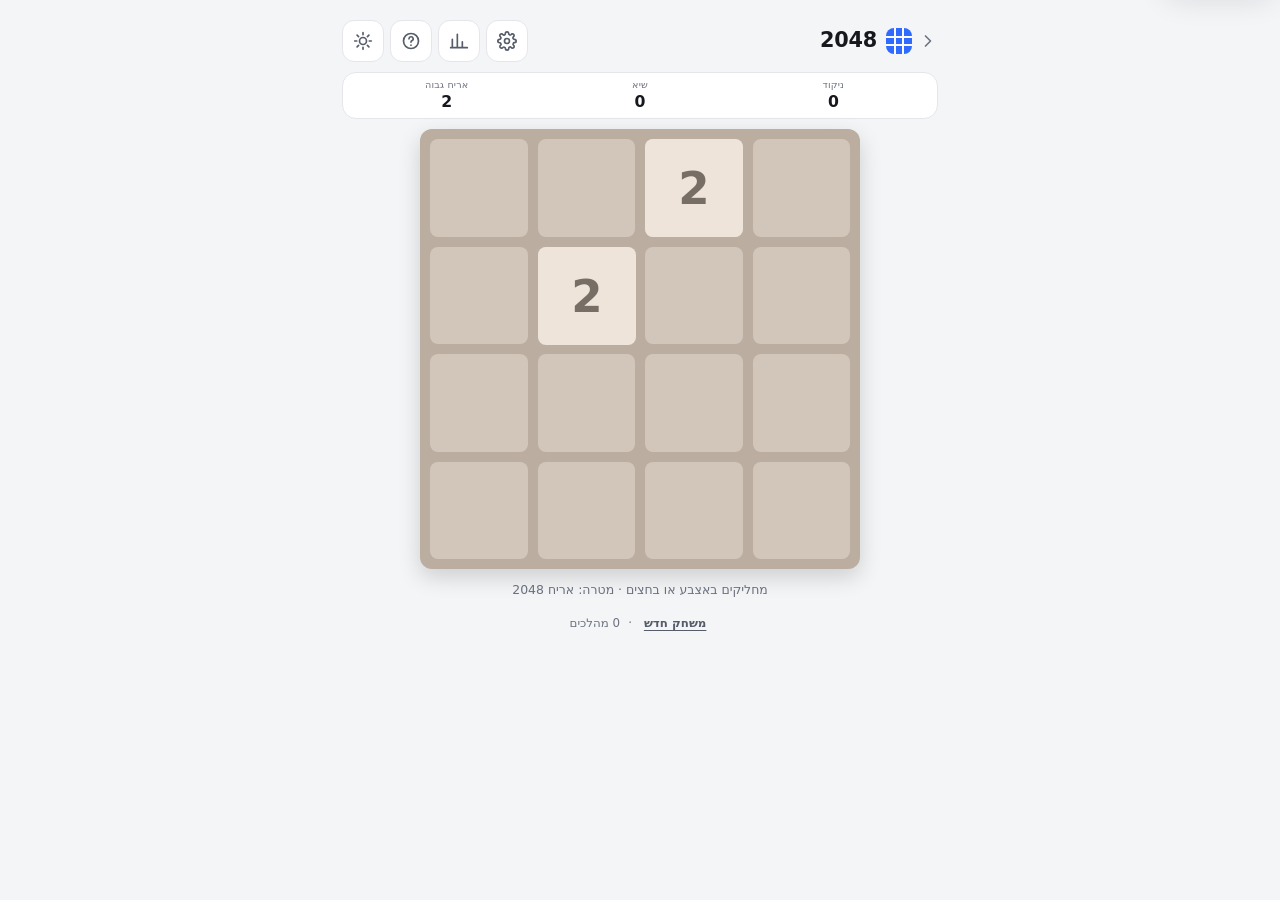
==== 2048.html @ 284d4e2c "Add 2048 משחק חמישי, באותו דפוס כמו השאר: מנוע טהור ללא DOM, שכבת ממשק נפרדת, בדיקות ב-Node, ועמוד ע" ====
<!DOCTYPE html>
<html lang="he" dir="rtl">
<head>
  <meta charset="UTF-8">
  <meta name="viewport" content="width=device-width, initial-scale=1.0, maximum-scale=1.0, user-scalable=no, viewport-fit=cover">
  <meta name="theme-color" content="#f4f5f7" media="(prefers-color-scheme: light)">
  <meta name="theme-color" content="#101216" media="(prefers-color-scheme: dark)">
  <meta name="description" content="2048 בדפדפן — מחליקים אריחים, ממזגים זוגות ומגיעים ל-2048. מקלדת והחלקה, מותאם לטלפון.">
  <meta name="mobile-web-app-capable" content="yes">
  <meta name="apple-mobile-web-app-capable" content="yes">
  <meta name="apple-mobile-web-app-status-bar-style" content="default">
  <meta name="apple-mobile-web-app-title" content="2048">
  <title>2048 · מרכז המשחקים</title>
  <link rel="icon" href="icon.svg?v=eb3fe95c" type="image/svg+xml">
  <link rel="apple-touch-icon" sizes="180x180" href="icons/apple-touch-icon.png?v=33891005">
  <link rel="manifest" href="manifest.webmanifest?v=8c006993">
  <link rel="stylesheet" href="css/theme.css?v=e8da7068">
  <link rel="stylesheet" href="css/2048.css?v=291dd2ed">
</head>
<body>

<a class="skip-link" href="#main">דילוג לתוכן</a>
<p class="sr-only" id="live" role="status" aria-live="polite" aria-atomic="true"></p>

<div class="app">

  <header class="topbar">
    <a class="logo" href="index.html" title="חזרה למרכז המשחקים">
      <svg class="logo-back" viewBox="0 0 24 24" aria-hidden="true"><path d="M9 6l6 6-6 6"/></svg>
      <span class="logo-mark" aria-hidden="true"></span>
      <span class="logo-text">2048</span>
    </a>
    <div class="topbar-actions">
      <button type="button" class="icon-btn" id="btnSettings" aria-label="הגדרות" title="הגדרות">
        <svg viewBox="0 0 24 24" aria-hidden="true"><circle cx="12" cy="12" r="3"/><path d="M19.4 15a1.6 1.6 0 0 0 .3 1.8l.1.1a2 2 0 1 1-2.8 2.8l-.1-.1a1.6 1.6 0 0 0-1.8-.3 1.6 1.6 0 0 0-1 1.5V21a2 2 0 1 1-4 0v-.1A1.6 1.6 0 0 0 9 19.4a1.6 1.6 0 0 0-1.8.3l-.1.1a2 2 0 1 1-2.8-2.8l.1-.1a1.6 1.6 0 0 0 .3-1.8 1.6 1.6 0 0 0-1.5-1H3a2 2 0 1 1 0-4h.1A1.6 1.6 0 0 0 4.6 9a1.6 1.6 0 0 0-.3-1.8l-.1-.1a2 2 0 1 1 2.8-2.8l.1.1a1.6 1.6 0 0 0 1.8.3H9a1.6 1.6 0 0 0 1-1.5V3a2 2 0 1 1 4 0v.1a1.6 1.6 0 0 0 1 1.5 1.6 1.6 0 0 0 1.8-.3l.1-.1a2 2 0 1 1 2.8 2.8l-.1.1a1.6 1.6 0 0 0-.3 1.8V9a1.6 1.6 0 0 0 1.5 1H21a2 2 0 1 1 0 4h-.1a1.6 1.6 0 0 0-1.5 1z"/></svg>
      </button>
      <button type="button" class="icon-btn" id="btnStats" aria-label="סטטיסטיקות" title="סטטיסטיקות">
        <svg viewBox="0 0 24 24" aria-hidden="true"><path d="M4 20V10M10 20V4M16 20v-7M22 20H2"/></svg>
      </button>
      <button type="button" class="icon-btn" id="btnHelp" aria-label="איך משחקים" title="איך משחקים">
        <svg viewBox="0 0 24 24" aria-hidden="true"><circle cx="12" cy="12" r="9"/><path d="M9.6 9.4a2.5 2.5 0 1 1 3.3 2.4c-.6.2-.9.8-.9 1.4v.3M12 17v.01"/></svg>
      </button>
      <button type="button" class="icon-btn" id="btnTheme" aria-label="החלפת ערכת נושא" title="ערכת נושא">
        <svg class="icon-sun" viewBox="0 0 24 24" aria-hidden="true"><circle cx="12" cy="12" r="4.2"/><path d="M12 2v2.5M12 19.5V22M2 12h2.5M19.5 12H22M4.9 4.9l1.8 1.8M17.3 17.3l1.8 1.8M19.1 4.9l-1.8 1.8M6.7 17.3l-1.8 1.8"/></svg>
        <svg class="icon-moon" viewBox="0 0 24 24" aria-hidden="true"><path d="M20 14.5A8.5 8.5 0 1 1 9.5 4a6.8 6.8 0 0 0 10.5 10.5z"/></svg>
      </button>
    </div>
  </header>

  <div class="statusbar">
    <div class="stat">
      <span class="stat-label">ניקוד</span>
      <span class="stat-value" id="statScore">0</span>
    </div>
    <div class="stat">
      <span class="stat-label">שיא</span>
      <span class="stat-value" id="statBest">0</span>
    </div>
    <div class="stat">
      <span class="stat-label">אריח גבוה</span>
      <span class="stat-value" id="statTop">0</span>
    </div>
  </div>

  <main class="g2-stage" id="main" tabindex="-1">
    <!--
      הלוח מוגדר LTR בכוונה: הדף כולו RTL, אבל ההחלקה חייבת ללכת
      שמאל=עמודה 0 כמו בלוגיקת המנוע, והאריחים ממוקמים לפי תאי הרקע.
    -->
    <div class="board" id="board" dir="ltr" role="grid" aria-label="לוח המשחק"></div>
    <p class="g2-hint">מחליקים באצבע או בחצים · מטרה: אריח 2048</p>
  </main>

  <footer class="footer">
    <button type="button" class="link-btn" id="btnNew">משחק חדש</button>
    <span class="footer-sep">·</span>
    <span id="footerInfo">—</span>
  </footer>
</div>

<!-- ==================== סוף משחק ==================== -->
<div class="modal" id="overModal" hidden>
  <div class="modal-card" role="dialog" aria-modal="true" aria-labelledby="overTitle">
    <div class="confetti" id="confetti" aria-hidden="true"></div>
    <h2 class="modal-title" id="overTitle">נגמרו המהלכים</h2>
    <p class="modal-sub" id="overSub"></p>
    <div class="win-stats" id="overStats"></div>
    <div class="modal-actions">
      <button type="button" class="btn btn-ghost" data-close-modal>סגור</button>
      <button type="button" class="btn btn-primary" id="btnOverNew">משחק חדש</button>
    </div>
  </div>
</div>

<!-- ==================== ניצחון (הגעה ל-2048) ==================== -->
<div class="modal" id="winModal" hidden>
  <div class="modal-card" role="dialog" aria-modal="true" aria-labelledby="winTitle">
    <h2 class="modal-title" id="winTitle">הגעת ל-2048!</h2>
    <p class="modal-sub">אפשר לעצור כאן — או להמשיך ולנסות להגדיל עוד.</p>
    <div class="win-stats" id="winStats"></div>
    <div class="modal-actions">
      <button type="button" class="btn btn-ghost" id="btnWinNew">משחק חדש</button>
      <button type="button" class="btn btn-primary" id="btnWinContinue">ממשיכים</button>
    </div>
  </div>
</div>

<!-- ==================== הגדרות ==================== -->
<div class="modal" id="settingsModal" hidden>
  <div class="modal-card" role="dialog" aria-modal="true" aria-labelledby="settingsTitle">
    <h2 class="modal-title" id="settingsTitle">הגדרות</h2>
    <div class="settings-list">
      <p class="settings-head">תצוגה ומשוב</p>
      <label class="setting">
        <span class="setting-text">
          <span class="setting-name">רטט</span>
          <span class="setting-desc" id="hapticsNote">משוב מישושי על מהלך, מיזוג וסיום</span>
        </span>
        <input type="checkbox" class="switch" id="optHaptics" data-pref="haptics">
      </label>
    </div>
    <div class="modal-actions">
      <button type="button" class="btn btn-primary" data-close-modal>סגור</button>
    </div>
  </div>
</div>

<!-- ==================== סטטיסטיקות ==================== -->
<div class="modal" id="statsModal" hidden>
  <div class="modal-card" role="dialog" aria-modal="true" aria-labelledby="statsTitle">
    <h2 class="modal-title" id="statsTitle">סטטיסטיקות</h2>
    <div class="stats-table" id="statsTable"></div>
    <div class="modal-actions">
      <button type="button" class="btn btn-ghost" id="btnClearStats">איפוס נתונים</button>
      <button type="button" class="btn btn-primary" data-close-modal>סגור</button>
    </div>
  </div>
</div>

<!-- ==================== איך משחקים ==================== -->
<div class="modal" id="helpModal" hidden>
  <div class="modal-card modal-wide" role="dialog" aria-modal="true" aria-labelledby="helpTitle">
    <h2 class="modal-title" id="helpTitle">איך משחקים</h2>
    <div class="help-body">
      <p><b>המטרה</b> — למזג אריחים עד שמגיעים לאריח <b>2048</b>.</p>
      <p><b>מהלך</b> — כל החלקה מזיזה את <b>כל</b> האריחים לאותו כיוון, עד הקצה.</p>
      <p><b>מיזוג</b> — שני אריחים שווים שנפגשים מתאחדים לאריח כפול, והערך שלו
        מתווסף לניקוד.</p>
      <p><b>אריח חדש</b> — אחרי כל מהלך מופיע אריח 2 (לפעמים 4) בתא ריק אקראי.</p>
      <p><b>שימו לב:</b> כל אריח מתמזג פעם אחת בלבד בכל מהלך.</p>
      <p><b>המשחק נגמר</b> כשהלוח מלא ואין אף זוג שכן שאפשר למזג.</p>
      <p><b>שליטה:</b></p>
      <ul>
        <li>טלפון — <b>החלקה</b> באצבע לכל כיוון</li>
        <li>מקלדת — <b>חצים</b> או <b>W A S D</b></li>
      </ul>
    </div>
    <div class="modal-actions">
      <button type="button" class="btn btn-primary" data-close-modal>הבנתי</button>
    </div>
  </div>
</div>

<!-- ==================== אישור ==================== -->
<div class="modal" id="confirmModal" hidden>
  <div class="modal-card" role="dialog" aria-modal="true" aria-labelledby="confirmText">
    <h2 class="modal-title" id="confirmTitle">רגע</h2>
    <p class="modal-sub" id="confirmText"></p>
    <div class="modal-actions">
      <button type="button" class="btn btn-ghost" data-close-modal>ביטול</button>
      <button type="button" class="btn btn-primary" id="btnConfirmOk">אישור</button>
    </div>
  </div>
</div>

<div class="toast" id="toast" role="status" hidden></div>

<script src="js/announce.js?v=b637ed5a"></script>
<script src="js/sw-register.js?v=89122463"></script>
<script src="js/modal.js?v=66375e94"></script>
<script src="js/haptics.js?v=88d431f4"></script>
<script src="js/2048/engine.js?v=941fe738"></script>
<script src="js/2048/ui.js?v=8759ba08"></script>
</body>
</html>
---- css/theme.css ----
/* =============================================================================
 * theme.css — בסיס משותף לכל המשחקים באתר
 * -----------------------------------------------------------------------------
 * כאן יושב כל מה שאינו שייך למשחק מסוים: משתני ערכות הנושא, איפוס, מיכל
 * העמוד, הסרגל העליון, כפתורים, מודלים, טוסט, מתגי הגדרות ונגישות.
 *
 * כל דף טוען קודם את theme.css ואחריו את גיליון המשחק שלו, כך שלכללי
 * המשחק תמיד יש עדיפות על הבסיס.
 * =========================================================================== */

/* ------------------------------- ערכות נושא ------------------------------ */

:root {
  --bg: #f4f5f7;
  /* שטוח בכוונה. ההדרגה הכחלחלה צבעה את כל הדף בגוון אחד, והלוחות
     עצמם — הרשת, הלבד, האבנים — נאבקו בו על תשומת הלב */
  --bg-grad: none;
  --surface: #ffffff;
  --surface-2: #f0f1f4;
  --surface-3: #e7e9ee;
  --text: #16181d;
  --text-2: #565c69;
  --muted: #6d7280;
  --line: #e4e6eb;
  --line-strong: #b7bcc7;
  /* צבעי רשת הלוח — נפרדים מקווי הממשק, בשלוש דרגות היררכיה:
     קו דק בין תאים < קו מפריד בין תיבות < מסגרת חיצונית */
  --grid-line: #c8ccd6;
  --grid-box: #4d545f;
  --grid-edge: #4d545f;
  --accent: #2f6bff;
  --accent-text: #ffffff;
  --accent-soft: #e4ecff;
  --accent-soft-2: #f1f5ff;
  /* רקע התא הנבחר — גוון, לא מילוי מלא. מילוי רווי הפך את התא לבלוק
     אחיד שבו הספרה שהוזנה כמעט לא נראתה */
  --select-bg: #bacfff;
  --given: #16181d;
  /* כחול רווי ועמוק — הערך שהשחקן הזין צריך "לקפוץ" מול הנתונים הניטרליים */
  --entered: #2246e8;
  --hint: #d9861f;
  --hint-soft: #fdf0dc;
  --error: #e14b52;
  --error-soft: #fde4e5;
  --success: #23996b;
  --success-soft: #dff5ea;
  /*
   * כמעט בלי צל. המבנה נשען על קווים ועל רווח, ולא על הגבהה — כך
   * שהדבר היחיד שבולט על המסך הוא תוכן המשחק עצמו
   */
  --shadow-sm: none;
  --shadow-md: 0 1px 2px rgba(22, 24, 29, .06);
  --shadow-lg: 0 12px 32px rgba(22, 24, 29, .14);
  --radius: 12px;
  --radius-sm: 8px;
  --ease: cubic-bezier(.2, .8, .3, 1);
}

:root[data-theme="dark"] {
  --bg: #101216;
  --bg-grad: none;
  --surface: #191c22;
  --surface-2: #20242c;
  --surface-3: #282d37;
  --text: #e9eaee;
  --text-2: #a0a6b2;
  --muted: #7b818e;
  --line: #272b34;
  --line-strong: #555b68;
  /* במצב כהה הניגודיות היא הבעיה: הקווים מוארים משמעותית מרקע התאים,
     וקווי התיבות בהירים בהרבה מהקווים הדקים כדי שהמבנה יזדקר */
  --grid-line: #454b5a;
  --grid-box: #a2a9b8;
  --grid-edge: #a2a9b8;
  --accent: #5b87ff;
  --accent-text: #101216;
  --accent-soft: #1f2739;
  --accent-soft-2: #1a1e28;
  --select-bg: #3b4a75;
  --given: #e9eaee;
  --entered: #a9c0ff;
  --hint: #e9a94e;
  --hint-soft: #3a2f1c;
  --error: #ff6b71;
  --error-soft: #3d2126;
  --success: #4ad297;
  --success-soft: #16362a;
  --shadow-sm: none;
  --shadow-md: 0 1px 2px rgba(0, 0, 0, .5);
  --shadow-lg: 0 12px 32px rgba(0, 0, 0, .55);
}

/* --------------------------------- בסיס -------------------------------- */

*, *::before, *::after { box-sizing: border-box; }

html { height: 100%; }

body {
  min-height: 100%;
  /* dvh מתעדכן כשסרגל הכתובת במובייל נכנס/יוצא — עם vh הפריסה
     "קופצת" בזמן גלילה ותחתית הדף נחתכת */
  min-height: 100dvh;
  margin: 0;
  background: var(--bg);
  background-image: var(--bg-grad);
  background-attachment: fixed;
  color: var(--text);
  font-family: "Segoe UI", "Rubik", "Assistant", system-ui, -apple-system, "Helvetica Neue", Arial, sans-serif;
  font-size: 16px;
  line-height: 1.4;
  -webkit-font-smoothing: antialiased;
  -webkit-tap-highlight-color: transparent;
  overscroll-behavior-y: none;
}

button { font: inherit; color: inherit; }

svg {
  width: 1.25em;
  height: 1.25em;
  fill: none;
  stroke: currentColor;
  stroke-width: 2;
  stroke-linecap: round;
  stroke-linejoin: round;
}

.app {
  --app-pad: 12px;
  --gap: 10px;
  max-width: 560px;
  margin: 0 auto;
  padding: max(10px, env(safe-area-inset-top)) var(--app-pad) calc(14px + env(safe-area-inset-bottom));
  display: flex;
  flex-direction: column;
  gap: var(--gap);
  min-height: 100%;
  min-height: 100dvh;
}

/*
 * מגע במובייל: מבטלים את תפריט ההקשר של לחיצה ארוכה ואת בחירת הטקסט.
 * בלי זה, לחיצה ארוכה על תא בסודוקו פותחת "העתק/שתף" באמצע המשחק.
 */
.cell, .num, .tool, .pill, .tab, .btn, .icon-btn, .link-btn {
  -webkit-touch-callout: none;
  -webkit-user-select: none;
  user-select: none;
}

/* הכללים הרספונסיביים מרוכזים בסוף הקובץ (ראה "התאמות רספונסיביות") */

/* ------------------------------ סרגל עליון ----------------------------- */

.topbar {
  display: flex;
  align-items: center;
  justify-content: space-between;
  gap: 10px;
}

.logo {
  display: flex;
  align-items: center;
  gap: 9px;
  margin: 0;
  font-size: 1.3rem;
  font-weight: 800;
  letter-spacing: -.01em;
  color: inherit;
  text-decoration: none;
}

/* חץ החזרה מוצג רק בדפי המשחקים — במרכז המשחקים אין לאן לחזור */
.logo-back {
  width: 20px;
  height: 20px;
  color: var(--muted);
  margin-inline-end: -3px;
  transition: transform .16s var(--ease), color .16s;
}
a.logo:active .logo-back { transform: translateX(3px); color: var(--accent); }
@media (hover: hover) {
  a.logo:hover .logo-back { color: var(--accent); }
}

.logo-mark {
  width: 26px;
  height: 26px;
  border-radius: 8px;
  background: var(--accent);
  position: relative;
  box-shadow: var(--shadow-sm);
}
.logo-mark::before,
.logo-mark::after {
  content: "";
  position: absolute;
  inset: 0;
  background:
    linear-gradient(to right, transparent 32%, rgba(255,255,255,.85) 32%, rgba(255,255,255,.85) 38%, transparent 38%, transparent 62%, rgba(255,255,255,.85) 62%, rgba(255,255,255,.85) 68%, transparent 68%),
    linear-gradient(to bottom, transparent 32%, rgba(255,255,255,.85) 32%, rgba(255,255,255,.85) 38%, transparent 38%, transparent 62%, rgba(255,255,255,.85) 62%, rgba(255,255,255,.85) 68%, transparent 68%);
  border-radius: inherit;
}

.topbar-actions { display: flex; gap: 6px; }

.icon-btn {
  display: inline-flex;
  align-items: center;
  justify-content: center;
  width: 42px;
  height: 42px;
  border: 1px solid var(--line);
  border-radius: 12px;
  background: var(--surface);
  cursor: pointer;
  color: var(--text-2);
  box-shadow: var(--shadow-sm);
  transition: transform .12s var(--ease), background .16s, color .16s, border-color .16s;
}
.icon-btn:active { transform: scale(.94); }

/* נקודה קטנה על כפתור, לסימון שיש משהו חדש שלא נקרא */
.icon-btn { position: relative; }
.icon-dot {
  position: absolute;
  top: 7px;
  inset-inline-end: 7px;
  width: 8px;
  height: 8px;
  border-radius: 50%;
  background: var(--accent);
  box-shadow: 0 0 0 2px var(--surface);
}
@media (hover: hover) {
  .icon-btn:hover { color: var(--accent); border-color: var(--accent); }
}

/* אייקון השמש/ירח מתחלף לפי ערכת הנושא */
.icon-moon { display: none; }
:root[data-theme="dark"] .icon-sun { display: none; }
:root[data-theme="dark"] .icon-moon { display: block; }


/* -------------------------------- כפתורים ------------------------------ */

.btn {
  display: inline-flex;
  align-items: center;
  justify-content: center;
  gap: 6px;
  min-height: 44px;
  padding: 0 16px;
  border: 1px solid transparent;
  border-radius: 12px;
  font-size: .9rem;
  font-weight: 700;
  cursor: pointer;
  transition: transform .12s var(--ease), filter .16s, background .16s;
}
.btn:active { transform: scale(.96); }
.btn svg { width: 1.05em; height: 1.05em; }
.btn-primary { background: var(--accent); color: var(--accent-text); box-shadow: var(--shadow-md); }
.btn-ghost { background: var(--surface-2); color: var(--text-2); border-color: var(--line); }
.btn-danger { background: var(--error); color: #fff; }
.btn[disabled] { opacity: .5; pointer-events: none; }
.btn-new { flex: 0 0 auto; }

/* אנימציית "קפיצה" בסיסית — משמשת את תג הניצחון, ומוגדרת מחדש בסודוקו
   עבור הזנת ספרה בתא */
@keyframes pop {
  0% { transform: scale(.55); opacity: .35; }
  55% { transform: scale(1.16); }
  100% { transform: scale(1); opacity: 1; }
}

/* ------------------------------ מסך טעינה ------------------------------ */

.loading {
  position: fixed;
  inset: 0;
  z-index: 60;
  display: flex;
  align-items: center;
  justify-content: center;
  padding: 20px;
  background: color-mix(in srgb, var(--bg) 78%, transparent);
  backdrop-filter: blur(10px);
  animation: fadeIn .18s var(--ease);
}
.loading-card {
  width: 100%;
  max-width: 280px;
  padding: 24px 20px 20px;
  background: var(--surface);
  border: 1px solid var(--line);
  border-radius: 20px;
  box-shadow: var(--shadow-lg);
  text-align: center;
}
.loading-grid {
  display: grid;
  grid-template-columns: repeat(3, 1fr);
  gap: 4px;
  width: 54px;
  margin: 0 auto 14px;
}
.loading-grid span {
  aspect-ratio: 1;
  border-radius: 4px;
  background: var(--accent);
  opacity: .18;
  animation: blockPulse 1.1s var(--ease) infinite;
}
.loading-grid span:nth-child(1) { animation-delay: 0ms; }
.loading-grid span:nth-child(2) { animation-delay: 80ms; }
.loading-grid span:nth-child(3) { animation-delay: 160ms; }
.loading-grid span:nth-child(4) { animation-delay: 80ms; }
.loading-grid span:nth-child(5) { animation-delay: 160ms; }
.loading-grid span:nth-child(6) { animation-delay: 240ms; }
.loading-grid span:nth-child(7) { animation-delay: 160ms; }
.loading-grid span:nth-child(8) { animation-delay: 240ms; }
.loading-grid span:nth-child(9) { animation-delay: 320ms; }
@keyframes blockPulse { 0%, 100% { opacity: .16; transform: scale(.85); } 50% { opacity: 1; transform: scale(1); } }

.loading-title { margin: 0 0 4px; font-weight: 800; }
.loading-sub { margin: 0 0 14px; font-size: .78rem; color: var(--muted); }
.progress { height: 6px; border-radius: 3px; background: var(--surface-3); overflow: hidden; }
.progress-bar { height: 100%; width: 0; background: var(--accent); border-radius: 3px; transition: width .2s var(--ease); }

/* ------------------------------- מודלים -------------------------------- */

@keyframes fadeIn { from { opacity: 0; } to { opacity: 1; } }
@keyframes rise { from { opacity: 0; transform: translateY(16px) scale(.97); } to { opacity: 1; transform: none; } }

.modal {
  position: fixed;
  inset: 0;
  z-index: 70;
  display: flex;
  align-items: center;
  justify-content: center;
  padding: 18px;
  background: rgba(10, 13, 22, .45);
  backdrop-filter: blur(6px);
  animation: fadeIn .18s var(--ease);
}
.modal-card {
  position: relative;
  width: 100%;
  max-width: 330px;
  padding: 22px 20px 18px;
  background: var(--surface);
  border-radius: 22px;
  box-shadow: var(--shadow-lg);
  text-align: center;
  animation: rise .26s var(--ease);
  overflow: hidden;
}
.modal-title { margin: 0 0 4px; font-size: 1.25rem; font-weight: 800; }
.modal-sub { margin: 0 0 14px; color: var(--text-2); font-size: .86rem; }
.modal-actions { display: flex; gap: 8px; margin-top: 16px; }
.modal-actions .btn { flex: 1; }

.win-badge {
  width: 60px;
  height: 60px;
  margin: 0 auto 12px;
  display: grid;
  place-items: center;
  border-radius: 50%;
  background: var(--success-soft);
  color: var(--success);
  animation: pop .45s var(--ease) both;
}
.win-badge svg { width: 30px; height: 30px; stroke-width: 2.6; }

/* אותו תג, בגרסת "לא הצלחת" */
.stuck-badge {
  width: 60px;
  height: 60px;
  margin: 0 auto 12px;
  display: grid;
  place-items: center;
  border-radius: 50%;
  background: var(--surface-3);
  color: var(--muted);
}
.stuck-badge svg { width: 30px; height: 30px; }

.win-stats {
  display: grid;
  grid-template-columns: repeat(2, 1fr);
  gap: 8px;
  margin-top: 6px;
}
.win-stat {
  padding: 10px 8px;
  background: var(--surface-2);
  border-radius: 12px;
}
.win-stat .k { display: block; font-size: .64rem; color: var(--muted); }
.win-stat .v { display: block; font-size: 1.05rem; font-weight: 800; font-variant-numeric: tabular-nums; }
.win-stat.is-best { background: var(--success-soft); }
.win-stat.is-best .v { color: var(--success); }

/* קונפטי — 12 חלקיקים שנוצרים ב-JS */
.confetti { position: absolute; inset: 0; pointer-events: none; overflow: hidden; }
.confetti i {
  position: absolute;
  top: -12px;
  width: 7px;
  height: 11px;
  border-radius: 2px;
  opacity: 0;
  animation: fall 1.5s var(--ease) forwards;
}
@keyframes fall {
  0% { opacity: 1; transform: translateY(0) rotate(0); }
  100% { opacity: 0; transform: translateY(340px) rotate(540deg); }
}

/* ---------------------------- טבלת סטטיסטיקה --------------------------- */

.stats-table { display: grid; gap: 10px; text-align: start; }
.stats-group-title {
  font-size: .74rem;
  font-weight: 800;
  color: var(--muted);
  letter-spacing: .04em;
  margin-top: 4px;
}
.stats-row {
  display: grid;
  grid-template-columns: 1fr auto auto;
  gap: 10px;
  align-items: center;
  padding: 9px 11px;
  background: var(--surface-2);
  border-radius: 11px;
  font-size: .82rem;
}
.stats-row .name { font-weight: 700; }
.stats-row .meta { color: var(--muted); font-size: .74rem; }
.stats-row .best { font-weight: 800; font-variant-numeric: tabular-nums; color: var(--success); }

/* -------------------------------- הגדרות ------------------------------- */

.settings-list { display: grid; gap: 4px; text-align: start; }

.setting {
  display: flex;
  align-items: center;
  gap: 12px;
  padding: 10px 11px;
  border-radius: 12px;
  cursor: pointer;
  transition: background .16s;
}
@media (hover: hover) {
  .setting:hover { background: var(--surface-2); }
}
.setting-text { display: grid; gap: 2px; flex: 1; min-width: 0; }
.setting-name { font-size: .87rem; font-weight: 700; }
.setting-desc { font-size: .7rem; color: var(--muted); line-height: 1.35; }

/* מתג — נבנה מ-checkbox אמיתי כדי לשמור על נגישות מקלדת ומצב :checked */
.switch {
  appearance: none;
  -webkit-appearance: none;
  flex: 0 0 auto;
  position: relative;
  width: 46px;
  height: 27px;
  margin: 0;
  border-radius: 14px;
  background: var(--surface-3);
  cursor: pointer;
  transition: background .2s var(--ease);
}
.switch::after {
  content: "";
  position: absolute;
  top: 3px;
  /* RTL: הידית מתחילה בצד ימין ונעה שמאלה כשמדליקים */
  right: 3px;
  width: 21px;
  height: 21px;
  border-radius: 50%;
  background: var(--surface);
  box-shadow: var(--shadow-sm);
  transition: transform .2s var(--ease);
}
.switch:checked { background: var(--accent); }
.switch:checked::after { transform: translateX(-19px); }


/* ------------------------------ כפתור כלי ------------------------------- */
/* משמש גם בסודוקו וגם בסוליטר, ולכן יושב בבסיס ולא בגיליון של משחק אחד */

.tool {
  position: relative;
  display: flex;
  flex-direction: column;
  align-items: center;
  justify-content: center;
  gap: 3px;
  min-height: 56px;
  padding: 6px 2px;
  border: 1px solid var(--line);
  border-radius: 13px;
  background: var(--surface);
  color: var(--text-2);
  font-size: .66rem;
  font-weight: 600;
  cursor: pointer;
  box-shadow: var(--shadow-sm);
  transition: transform .12s var(--ease), color .16s, border-color .16s, background .16s;
}
.tool:active { transform: scale(.94); }
.tool svg { width: 20px; height: 20px; }
.tool[disabled] { opacity: .38; pointer-events: none; }
.tool.is-on { color: var(--accent); border-color: var(--accent); background: var(--accent-soft-2); }

.tool-badge {
  position: absolute;
  top: 3px;
  inset-inline-end: 3px;
  min-width: 16px;
  height: 16px;
  padding: 0 4px;
  border-radius: 8px;
  background: var(--surface-3);
  color: var(--text-2);
  font-size: .58rem;
  font-weight: 800;
  line-height: 16px;
  text-align: center;
}
.tool.is-on .tool-badge { background: var(--accent); color: var(--accent-text); }
.tool-badge.is-empty { background: var(--error-soft); color: var(--error); }

/* התאמות גובה למסכים נמוכים — נשארות עם הרכיב עצמו */
@media (max-height: 900px) {
  .tool { min-height: 48px; }
  .tool svg { width: 18px; height: 18px; }
}
@media (max-height: 720px) {
  .tool { min-height: 42px; gap: 0; }
  .tool span:not(.tool-badge) { display: none; }
  .tool svg { width: 21px; height: 21px; }
}
@media (min-width: 700px) {
  .tool { min-height: 62px; font-size: .72rem; }
  .tool svg { width: 20px; height: 20px; }
}


/* ------------------------------ שורת סטטוס ----------------------------- */

.statusbar {
  display: flex;
  align-items: center;
  gap: 6px;
  padding: 8px 10px;
  background: var(--surface);
  border: 1px solid var(--line);
  border-radius: 14px;
  box-shadow: var(--shadow-sm);
}

.stat {
  flex: 1;
  display: flex;
  flex-direction: column;
  align-items: center;
  min-width: 0;
}
.stat-label { font-size: .64rem; color: var(--muted); letter-spacing: .02em; }
.stat-value {
  font-size: .98rem;
  font-weight: 800;
  font-variant-numeric: tabular-nums;
  white-space: nowrap;
}
.stat-value.is-warn { color: var(--error); }
.stat-pause { flex: 0 0 auto; width: 38px; height: 38px; border-radius: 10px; }
.icon-play { display: none; }
.statusbar.is-paused .icon-pause { display: none; }
.statusbar.is-paused .icon-play { display: block; }

/* התאמת גובה למסכים נמוכים */
@media (max-height: 900px) {
  .statusbar { padding: 5px 10px; }
  .stat-label { font-size: .6rem; }
}

/* ------------------------------- פוטר --------------------------------- */

.footer {
  display: flex;
  align-items: center;
  justify-content: center;
  gap: 8px;
  margin-top: 2px;
  color: var(--muted);
  font-size: .74rem;
  flex-wrap: wrap;
}
.link-btn {
  border: 0;
  background: none;
  color: var(--text-2);
  font-size: inherit;
  font-weight: 600;
  text-decoration: underline;
  text-underline-offset: 3px;
  cursor: pointer;
  padding: 4px;
}

/* -------------------------------- Toast -------------------------------- */

.toast {
  position: fixed;
  inset-inline: 0;
  bottom: calc(18px + env(safe-area-inset-bottom));
  z-index: 80;
  width: fit-content;
  max-width: 88vw;
  margin: 0 auto;
  padding: 10px 16px;
  background: var(--text);
  color: var(--surface);
  border-radius: 12px;
  font-size: .82rem;
  font-weight: 600;
  box-shadow: var(--shadow-lg);
  animation: rise .22s var(--ease);
}


/* --------------------------- מסכים גדולים ------------------------------ */

@media (min-width: 700px) {
  .app { max-width: 620px; padding-top: 20px; }
}

/* ------------------------- העדפת פחות תנועה ---------------------------- */

@media (prefers-reduced-motion: reduce) {
  *, *::before, *::after {
    animation-duration: .001ms !important;
    animation-iteration-count: 1 !important;
    transition-duration: .001ms !important;
  }
}

/* --------------------------- נגישות מקלדת ------------------------------ */

:focus-visible {
  outline: 3px solid var(--accent);
  outline-offset: 2px;
  border-radius: 4px;
}
.cell:focus { outline: none; }

[hidden] { display: none !important; }

/* כותרת קבוצה ברשימת הגדרות — מפרידה בין חוקי המשחק לבין תצוגה */
.settings-head {
  margin: 14px 0 2px;
  font-size: .68rem;
  font-weight: 800;
  letter-spacing: .04em;
  color: var(--muted);
  text-align: start;
}
.settings-head:first-child { margin-top: 0; }

/* ------------------------------- נגישות --------------------------------- */

/*
 * טקסט לקוראי מסך בלבד. לא display:none ולא visibility:hidden — שניהם
 * מוציאים את האלמנט מעץ הנגישות, וזו בדיוק הסיבה שהטוסטים לא הוכרזו
 * באמינות: הם היו hidden כשלא היה מה להציג
 */
.sr-only {
  position: absolute;
  width: 1px;
  height: 1px;
  margin: -1px;
  padding: 0;
  border: 0;
  overflow: hidden;
  clip: rect(0 0 0 0);
  clip-path: inset(50%);
  white-space: nowrap;
}

/*
 * קישור הדילוג. מוסתר עד שמגיעים אליו ב-Tab, ואז קופץ לפינה — הדבר
 * הראשון שמקבל פוקוס בכל דף
 */
.skip-link {
  position: fixed;
  top: 8px;
  inset-inline-start: 8px;
  z-index: 200;
  padding: 10px 16px;
  border-radius: 10px;
  background: var(--accent);
  color: var(--accent-text);
  font-weight: 700;
  font-size: .88rem;
  text-decoration: none;
  box-shadow: var(--shadow-lg);
  transform: translateY(-160%);
  transition: transform .16s var(--ease);
}
.skip-link:focus { transform: translateY(0); }

/* יעד הדילוג אינו אמור לצייר טבעת פוקוס — הוא רק נקודת נחיתה */
[id="main"]:focus, .sol-board:focus { outline: none; }
---- css/2048.css ----
/* =============================================================================
 * 2048.css — 2048
 * -----------------------------------------------------------------------------
 * טוען אחרי theme.css.
 *
 * הלוח מוגדר LTR (ראו ה-HTML): הדף כולו RTL, אבל אריחים מוצבים לפי
 * offsetLeft של תאי הרקע, וההחלקה חייבת ללכת שמאל=עמודה 0 כמו בלוגיקה.
 *
 * צבעי האריחים הם הפלטה הקלאסית של המשחק, ולכן הם זהים באור ובחושך —
 * רק פאנל הלוח והתאים הריקים מתאימים את עצמם לערכת הנושא.
 * =========================================================================== */

/* ------------------------------ צבעי המשחק ------------------------------ */

:root {
  --g2-panel: #bbada0;        /* פאנל הלוח */
  --g2-empty: rgba(238, 228, 218, .45); /* תא ריק */
  --g2-text-dark: #776e65;    /* טקסט על אריחים בהירים (2, 4) */
  --g2-text-light: #f9f6f2;   /* טקסט על אריחים כהים */
}

:root[data-theme="dark"] {
  --g2-panel: #2b2723;
  --g2-empty: rgba(255, 255, 255, .06);
}

/* -------------------------------- פריסה --------------------------------- */

.g2-stage {
  display: flex;
  flex-direction: column;
  align-items: center;
  gap: 12px;
}

/* --------------------------------- הלוח --------------------------------- */

.board {
  --gap: 10px;
  position: relative;
  width: 100%;
  max-width: 440px;
  aspect-ratio: 1;
  padding: var(--gap);
  border-radius: 12px;
  background: var(--g2-panel);
  box-shadow: 0 8px 22px rgba(0, 0, 0, .16);
  /* ההחלקה מטופלת בקוד, ובלי זה המגע גולל את הדף באמצע מהלך */
  touch-action: none;
  user-select: none;
  -webkit-touch-callout: none;
}

/* רשת תאי הרקע — 16 בארות ריקות, מתחת לשכבת האריחים */
.grid-bg {
  position: absolute;
  inset: var(--gap);
  display: grid;
  grid-template-columns: repeat(4, 1fr);
  grid-template-rows: repeat(4, 1fr);
  gap: var(--gap);
}
.grid-bg .cell {
  border-radius: 8px;
  background: var(--g2-empty);
}

/* שכבת האריחים — כל אריח ממוקם אבסולוטית לפי תא הרקע */
.tiles {
  position: absolute;
  inset: var(--gap);
  pointer-events: none;
}

/* ------------------------------- אריח ---------------------------------- */

.tile {
  position: absolute;
  top: 0;
  right: auto;
  left: 0;
  display: grid;
  place-items: center;
  border-radius: 8px;
  font-weight: 800;
  font-variant-numeric: tabular-nums;
  line-height: 1;
  color: var(--g2-text-light);
  background: #cdc1b4;
  /* translate מגיע מה-JS (מיקום התא). הזזה מונפשת, הופעה/מיזוג מונפשים */
  transition: transform .1s ease-in-out;
  will-change: transform;
}

/* מונע הבהוב בטעינה ובשינוי גודל — מיקום בלי אנימציה */
.board.no-anim .tile { transition: none; }

/* צבעי הערכים — הפלטה הקלאסית */
.tile[data-val="2"]    { background: #eee4da; color: var(--g2-text-dark); }
.tile[data-val="4"]    { background: #ede0c8; color: var(--g2-text-dark); }
.tile[data-val="8"]    { background: #f2b179; }
.tile[data-val="16"]   { background: #f59563; }
.tile[data-val="32"]   { background: #f67c5f; }
.tile[data-val="64"]   { background: #f65e3b; }
.tile[data-val="128"]  { background: #edcf72; }
.tile[data-val="256"]  { background: #edcc61; }
.tile[data-val="512"]  { background: #edc850; }
.tile[data-val="1024"] { background: #edc53f; }
.tile[data-val="2048"] { background: #edc22e; }
/* מעבר ל-2048 — גוון כהה אחיד */
.tile.is-super { background: #3c3a32; }

/* אריחים גבוהים זוהרים מעט, כמו במקור */
.tile[data-val="128"],
.tile[data-val="256"],
.tile[data-val="512"] { box-shadow: 0 0 16px rgba(243, 215, 116, .35); }
.tile[data-val="1024"],
.tile[data-val="2048"] { box-shadow: 0 0 22px rgba(237, 194, 46, .55); }

/* הופעת אריח חדש */
.tile.is-new { animation: g2Appear .16s ease-in-out; }
@keyframes g2Appear {
  0% { transform: translate(var(--tx), var(--ty)) scale(0); }
  100% { transform: translate(var(--tx), var(--ty)) scale(1); }
}

/* קפיצת מיזוג — האריח שנוצר מזוג "פועם" */
.tile.is-merged { animation: g2Pop .16s ease-in-out; }
@keyframes g2Pop {
  0% { transform: translate(var(--tx), var(--ty)) scale(1); }
  50% { transform: translate(var(--tx), var(--ty)) scale(1.18); }
  100% { transform: translate(var(--tx), var(--ty)) scale(1); }
}

/* ------------------------- ניקוד עולה על המסך --------------------------- */

/* התוספת עפה מעל הניקוד — אחרת לא ברור כמה המהלך זיכה */
.gain {
  position: fixed;
  z-index: 55;
  pointer-events: none;
  font-weight: 800;
  font-size: 1.1rem;
  color: var(--accent);
  text-shadow: 0 1px 2px var(--bg);
  animation: g2Gain .8s var(--ease) forwards;
}
@keyframes g2Gain {
  0%   { opacity: 0; transform: translate(-50%, 0) scale(.8); }
  22%  { opacity: 1; transform: translate(-50%, -14px) scale(1); }
  100% { opacity: 0; transform: translate(-50%, -46px) scale(1); }
}

/* ------------------------------ עזרה / רמז ------------------------------ */

.g2-hint { margin: 0; font-size: .78rem; color: var(--muted); }

.modal-wide { max-width: 440px; }
.help-body { text-align: start; font-size: .82rem; line-height: 1.6; color: var(--text-2); }
.help-body p { margin: 0 0 9px; }
.help-body ul { margin: 0 0 9px; padding-inline-start: 18px; }
.help-body li { margin-bottom: 3px; }
.help-body b { color: var(--text); }

/* --------------------------- התאמות תנועה ------------------------------- */

@media (prefers-reduced-motion: reduce) {
  .tile { transition: none; }
  .tile.is-new, .tile.is-merged { animation: none; }
  .gain { animation-duration: .4s; }
}
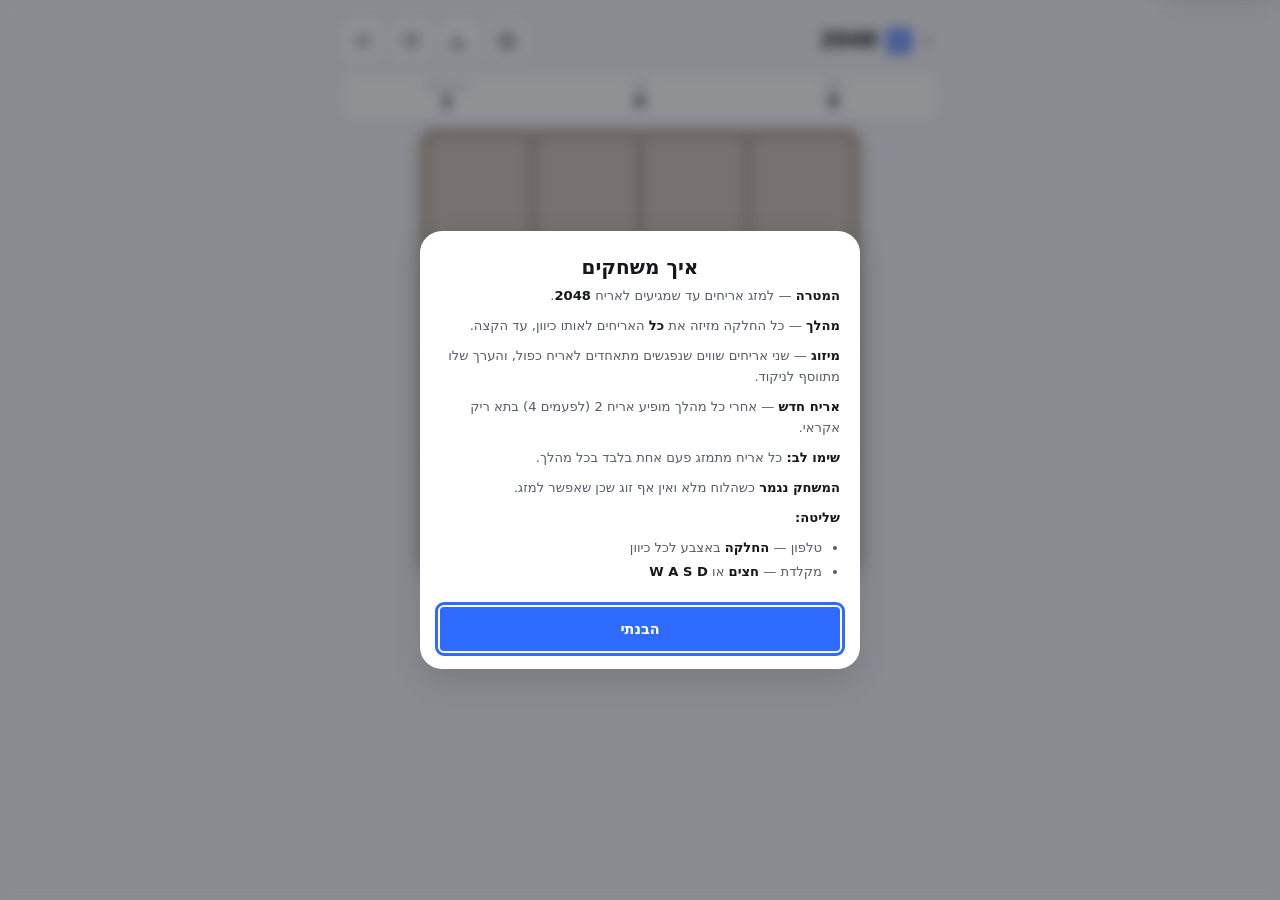
==== commit 148dd61c: "Add how-to-play for every game, shown on first visit - סודוקו וסוליטר לא היה להם הסבר בכלל. עכשיו יש" ====
--- a/2048.html
+++ b/2048.html
@@ -14,7 +14,7 @@
   <link rel="icon" href="icon.svg?v=eb3fe95c" type="image/svg+xml">
   <link rel="apple-touch-icon" sizes="180x180" href="icons/apple-touch-icon.png?v=33891005">
   <link rel="manifest" href="manifest.webmanifest?v=8c006993">
-  <link rel="stylesheet" href="css/theme.css?v=e8da7068">
+  <link rel="stylesheet" href="css/theme.css?v=ca789140">
   <link rel="stylesheet" href="css/2048.css?v=291dd2ed">
 </head>
 <body>
@@ -178,6 +178,7 @@
 <script src="js/announce.js?v=b637ed5a"></script>
 <script src="js/sw-register.js?v=89122463"></script>
 <script src="js/modal.js?v=66375e94"></script>
+<script src="js/howto.js?v=1ebd845d"></script>
 <script src="js/haptics.js?v=88d431f4"></script>
 <script src="js/2048/engine.js?v=941fe738"></script>
 <script src="js/2048/ui.js?v=8759ba08"></script>
--- a/css/theme.css
+++ b/css/theme.css
@@ -724,3 +724,20 @@
 
 /* יעד הדילוג אינו אמור לצייר טבעת פוקוס — הוא רק נקודת נחיתה */
 [id="main"]:focus, .sol-board:focus { outline: none; }
+
+/* ------------------------------ איך משחקים ------------------------------ */
+/* חלון ההסבר זהה בכל המשחקים, ולכן הסגנון שלו יושב בבסיס */
+
+.modal-wide { max-width: 440px; }
+.help-body {
+  max-height: min(62vh, 560px);
+  overflow-y: auto;
+  text-align: start;
+  font-size: .84rem;
+  line-height: 1.65;
+  color: var(--text-2);
+}
+.help-body p { margin: 0 0 9px; }
+.help-body ul { margin: 0 0 9px; padding-inline-start: 18px; }
+.help-body li { margin-bottom: 3px; }
+.help-body b { color: var(--text); }
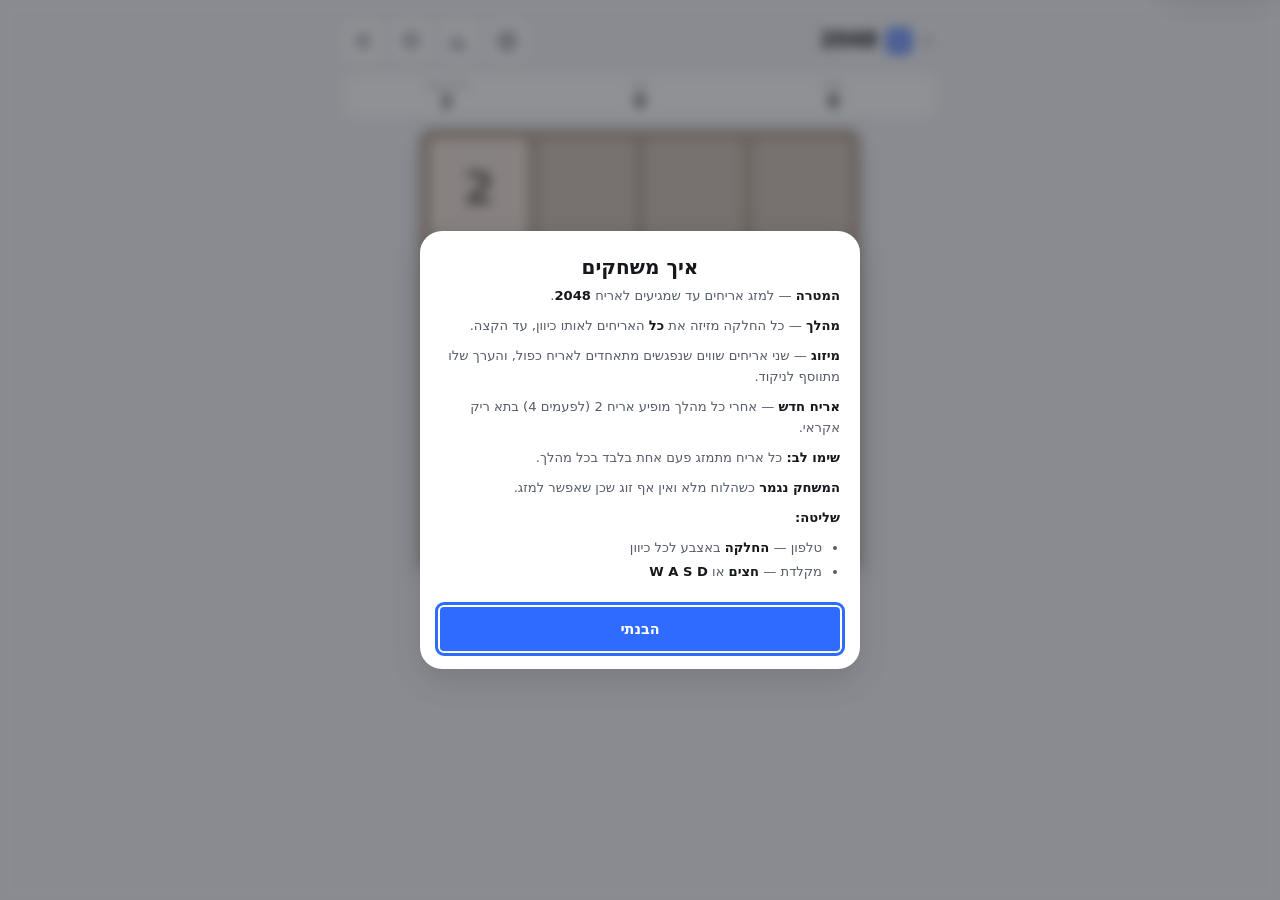
==== commit 6d81ff1a: "Add Poker (Texas Hold'em) and put both card games in the hub משחק שנים-עשר: טקסס הולדם ללא הגבלה, בט" ====
--- a/2048.html
+++ b/2048.html
@@ -14,7 +14,7 @@
   <link rel="icon" href="icon.svg?v=eb3fe95c" type="image/svg+xml">
   <link rel="apple-touch-icon" sizes="180x180" href="icons/apple-touch-icon.png?v=33891005">
   <link rel="manifest" href="manifest.webmanifest?v=8c006993">
-  <link rel="stylesheet" href="css/theme.css?v=ca789140">
+  <link rel="stylesheet" href="css/theme.css?v=35714093">
   <link rel="stylesheet" href="css/2048.css?v=291dd2ed">
 </head>
 <body>
